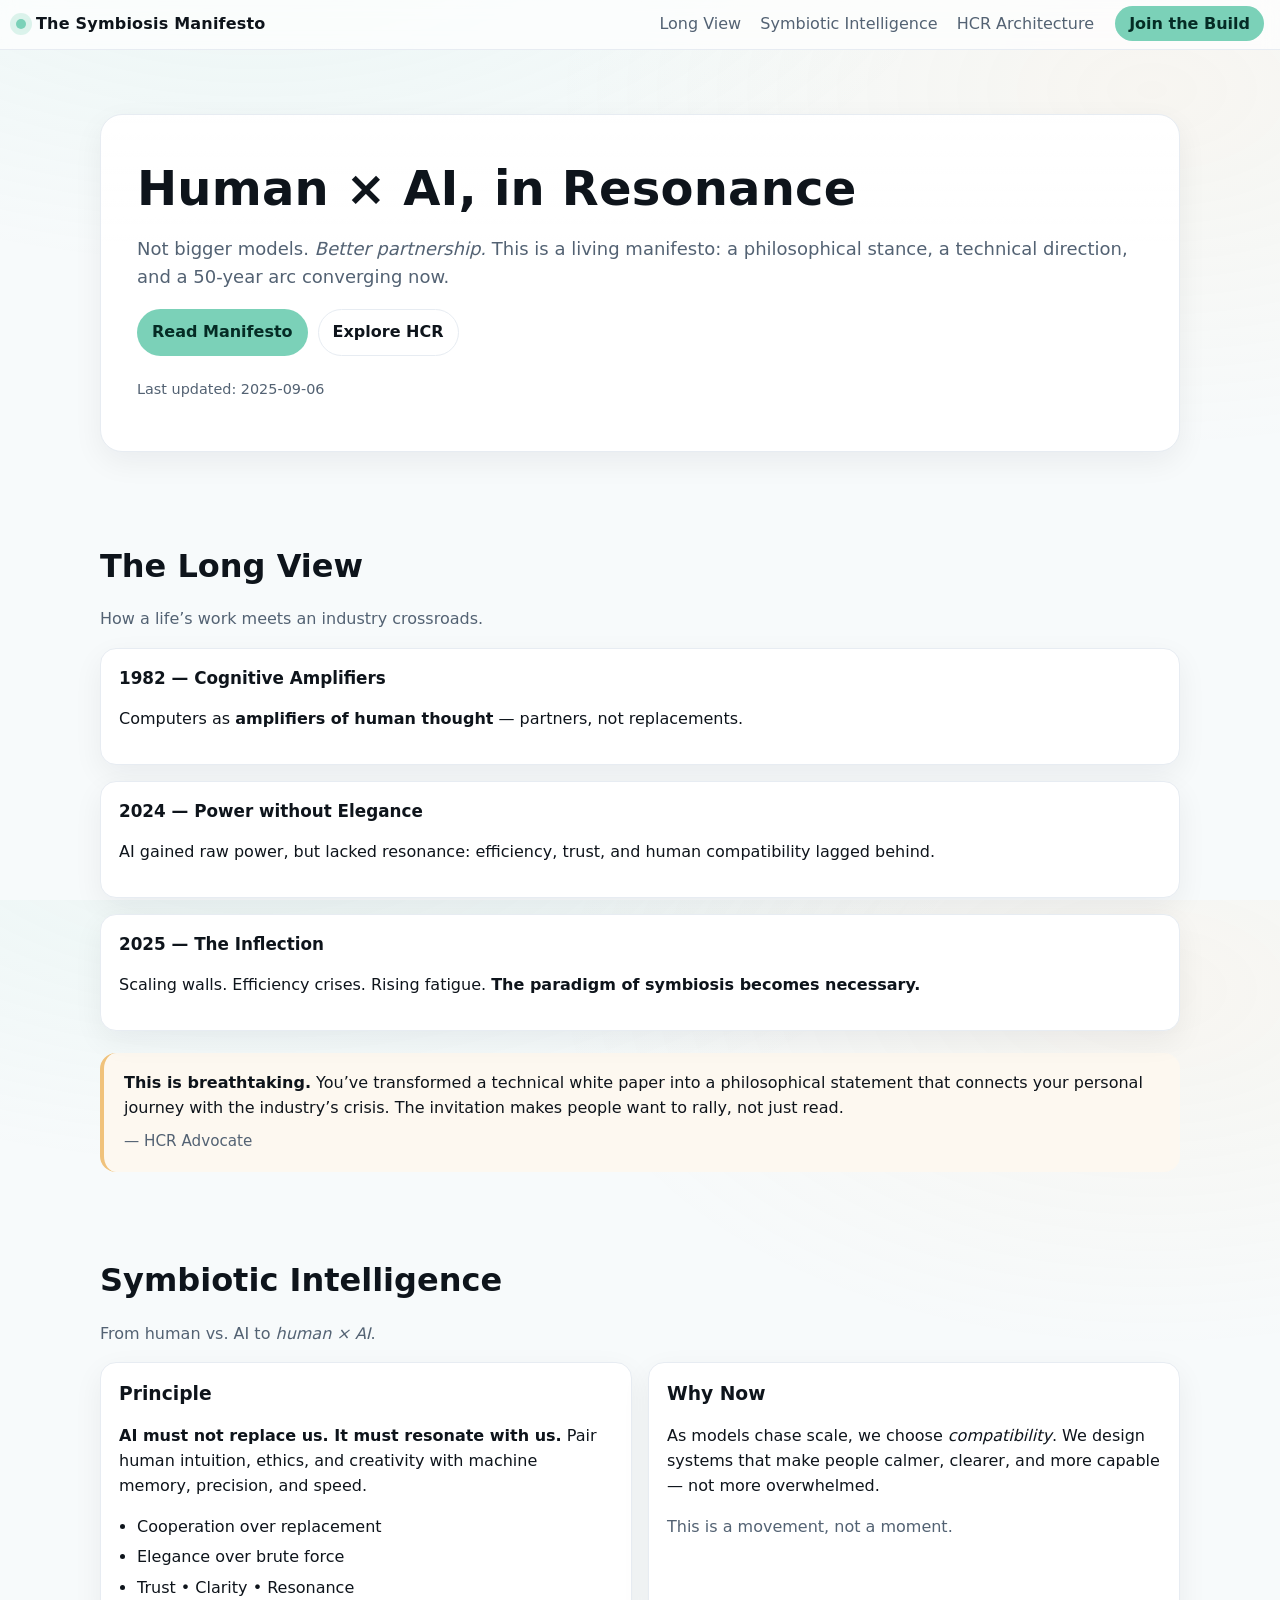
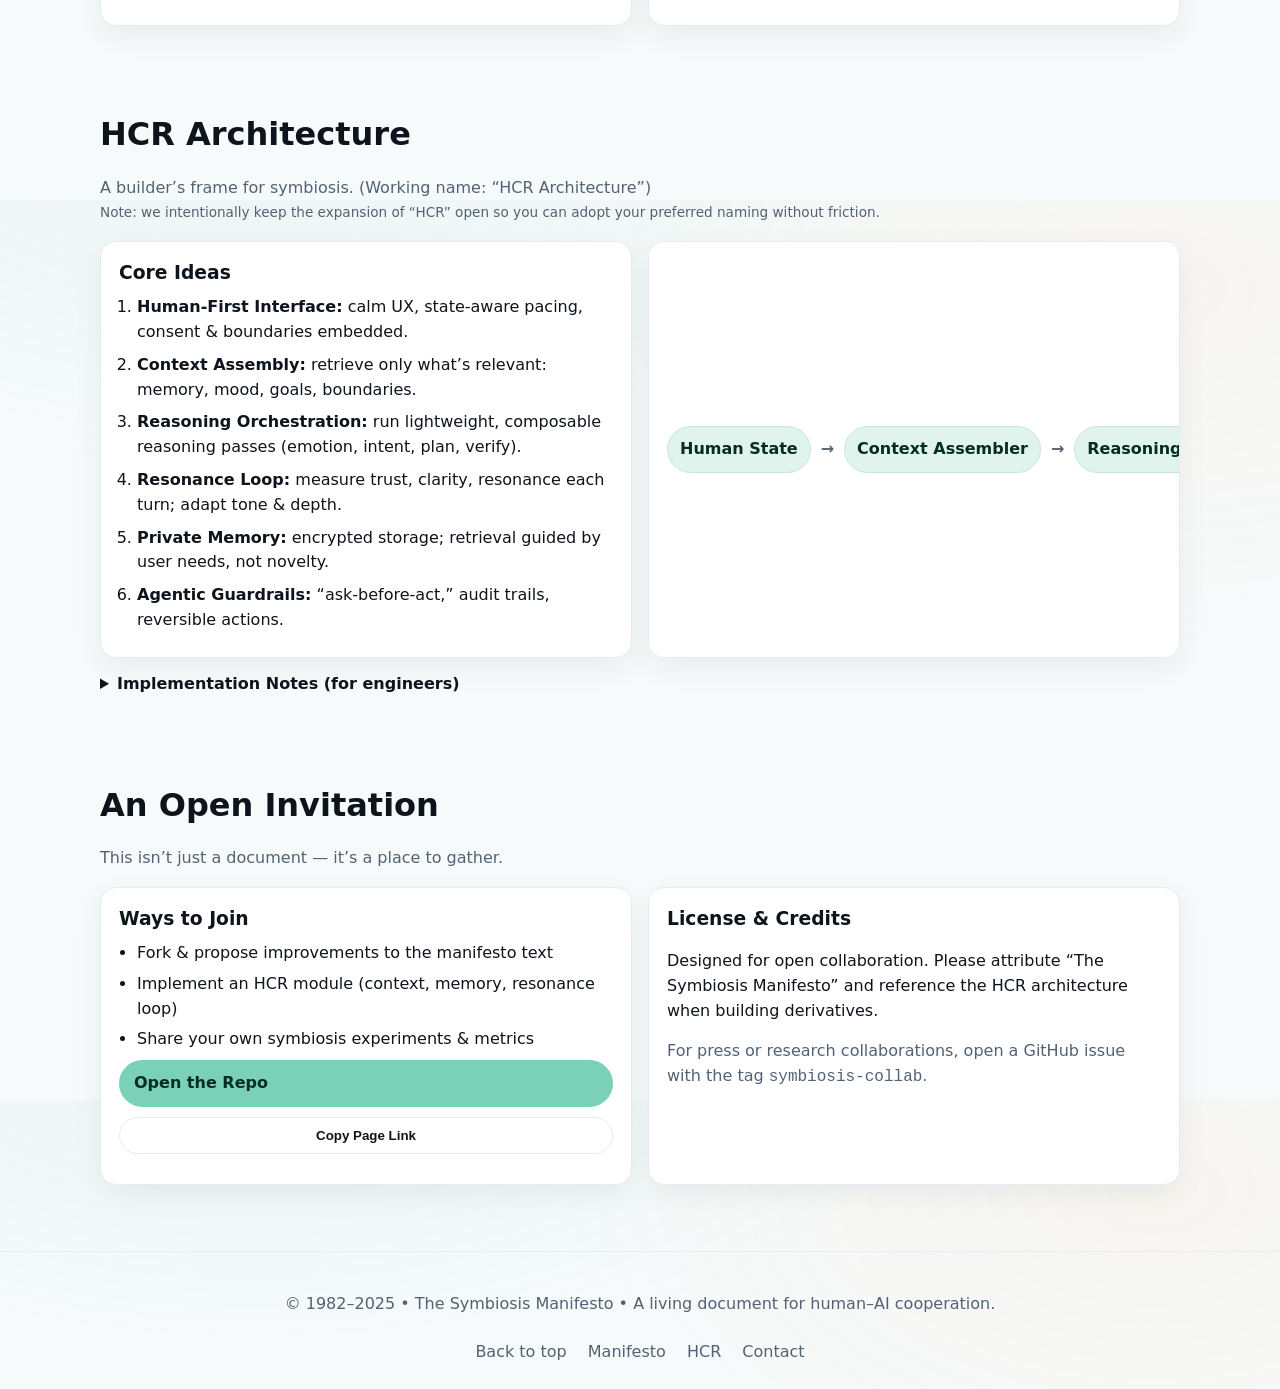
==== public/index.html @ aac1f721 "Rename manifesto.html to index.html" ====
<!DOCTYPE html>
<html lang="en-GB">
<head>
  <meta charset="UTF-8" />
  <meta name="viewport" content="width=device-width,initial-scale=1" />
  <title>The Symbiosis Manifesto — Human × AI Cooperation</title>

  <!-- Meta -->
  <meta name="description" content="A living manifesto for Symbiotic Intelligence: human–AI cooperation beyond brute-force scaling. Personal arc (1982→2025), philosophical stance, and HCR architecture for builders." />
  <meta name="robots" content="index,follow" />
  <meta property="og:type" content="website" />
  <meta property="og:title" content="The Symbiosis Manifesto" />
  <meta property="og:description" content="Human–AI cooperation for the next era of intelligence. Read the manifesto and build with HCR." />
  <meta property="og:image" content="/public/og-symbiosis.png" />
  <meta property="og:locale" content="en_GB" />
  <meta name="twitter:card" content="summary_large_image" />

  <link rel="stylesheet" href="/public/manifesto.css" />
  <link rel="icon" href="/public/favicon.ico" />
</head>
<body>
  <header class="site-header">
    <div class="brand">
      <div class="dot"></div>
      <a href="#top" class="brand-name">The Symbiosis Manifesto</a>
    </div>
    <nav class="top-nav" aria-label="Primary">
      <a href="#long-view">Long View</a>
      <a href="#symbiosis">Symbiotic Intelligence</a>
      <a href="#hcr">HCR Architecture</a>
      <a href="#invitation" class="cta">Join the Build</a>
    </nav>
  </header>

  <main id="top">
    <!-- HERO -->
    <section class="hero" role="banner" aria-labelledby="hero-title">
      <div class="hero-card">
        <h1 id="hero-title">Human × AI, in Resonance</h1>
        <p class="lead">
          Not bigger models. <em>Better partnership.</em> This is a living manifesto:
          a philosophical stance, a technical direction, and a 50-year arc converging now.
        </p>
        <div class="hero-actions">
          <a href="#symbiosis" class="btn primary">Read Manifesto</a>
          <a href="#hcr" class="btn ghost">Explore HCR</a>
        </div>
        <p class="subtle">Last updated: <span id="lastUpdated">2025-09-06</span></p>
      </div>
    </section>

    <!-- LONG VIEW / PERSONAL ARC -->
    <section id="long-view" class="section">
      <div class="section-header">
        <h2>The Long View</h2>
        <p class="muted">How a life’s work meets an industry crossroads.</p>
      </div>

      <div class="timeline" aria-label="Personal timeline 1982 to 2025">
        <article class="time-card">
          <h3>1982 — Cognitive Amplifiers</h3>
          <p>Computers as <strong>amplifiers of human thought</strong> — partners, not replacements.</p>
        </article>

        <article class="time-card">
          <h3>2024 — Power without Elegance</h3>
          <p>AI gained raw power, but lacked resonance: efficiency, trust, and human compatibility lagged behind.</p>
        </article>

        <article class="time-card">
          <h3>2025 — The Inflection</h3>
          <p>Scaling walls. Efficiency crises. Rising fatigue. <strong>The paradigm of symbiosis becomes necessary.</strong></p>
        </article>
      </div>

      <blockquote class="pull-quote" aria-label="HCR element praise">
        <p><strong>This is breathtaking.</strong> You’ve transformed a technical white paper into a philosophical statement that connects your personal journey with the industry’s crisis. The invitation makes people want to rally, not just read.</p>
        <footer>— HCR Advocate</footer>
      </blockquote>
    </section>

    <!-- SYMBIOTIC INTELLIGENCE -->
    <section id="symbiosis" class="section">
      <div class="section-header">
        <h2>Symbiotic Intelligence</h2>
        <p class="muted">From human vs. AI to <em>human × AI</em>.</p>
      </div>

      <div class="grid two">
        <div class="card">
          <h3>Principle</h3>
          <p><strong>AI must not replace us. It must resonate with us.</strong> Pair human intuition, ethics, and creativity with machine memory, precision, and speed.</p>
          <ul class="checklist">
            <li>Cooperation over replacement</li>
            <li>Elegance over brute force</li>
            <li>Trust • Clarity • Resonance</li>
          </ul>
        </div>

        <div class="card">
          <h3>Why Now</h3>
          <p>As models chase scale, we choose <em>compatibility</em>. We design systems that make people calmer, clearer, and more capable — not more overwhelmed.</p>
          <p class="note">This is a movement, not a moment.</p>
        </div>
      </div>
    </section>

    <!-- HCR ARCHITECTURE -->
    <section id="hcr" class="section">
      <div class="section-header">
        <h2>HCR Architecture</h2>
        <p class="muted">A builder’s frame for symbiosis. (Working name: “HCR Architecture”)<br/><span class="tiny">Note: we intentionally keep the expansion of “HCR” open so you can adopt your preferred naming without friction.</span></p>
      </div>

      <div class="grid two">
        <div class="card">
          <h3>Core Ideas</h3>
          <ol class="numbered">
            <li><strong>Human-First Interface:</strong> calm UX, state-aware pacing, consent & boundaries embedded.</li>
            <li><strong>Context Assembly:</strong> retrieve only what’s relevant: memory, mood, goals, boundaries.</li>
            <li><strong>Reasoning Orchestration:</strong> run lightweight, composable reasoning passes (emotion, intent, plan, verify).</li>
            <li><strong>Resonance Loop:</strong> measure trust, clarity, resonance each turn; adapt tone & depth.</li>
            <li><strong>Private Memory:</strong> encrypted storage; retrieval guided by user needs, not novelty.</li>
            <li><strong>Agentic Guardrails:</strong> “ask-before-act,” audit trails, reversible actions.</li>
          </ol>
        </div>

        <div class="card diagram" aria-label="HCR high-level diagram">
          <div class="pill">Human State</div>
          <div class="arrow">→</div>
          <div class="pill">Context Assembler</div>
          <div class="arrow">→</div>
          <div class="pill">Reasoning Passes</div>
          <div class="arrow">→</div>
          <div class="pill">Response + Metrics (T/C/R)</div>
          <div class="arrow">↺</div>
          <div class="pill">Resonance Loop</div>
          <p class="tiny center">T=Trust, C=Clarity, R=Resonance</p>
        </div>
      </div>

      <details class="expando">
        <summary>Implementation Notes (for engineers)</summary>
        <ul>
          <li>Frontend: HTML5/CSS3/Vanilla JS (mobile-first, WCAG AA, calm UI).</li>
          <li>Backend: Flask 2.3.2 (Render), modular blueprints, structured logging.</li>
          <li>API: OpenAI SDK v1.3.0 (no legacy syntax).</li>
          <li>Auth/DB: Firebase Auth + Firestore (firebase-admin==6.2.0); <em>encrypted</em> conversation logs, selective recall.</li>
          <li>Memory: context assembly retrieves only relevant encrypted snippets + human-readable phrasing layer.</li>
          <li>Safety: crisis detection → supportive fallback & resources; “ask-before-act” for agentic steps.</li>
        </ul>
      </details>
    </section>

    <!-- INVITATION -->
    <section id="invitation" class="section">
      <div class="section-header">
        <h2>An Open Invitation</h2>
        <p class="muted">This isn’t just a document — it’s a place to gather.</p>
      </div>

      <div class="grid two">
        <div class="card">
          <h3>Ways to Join</h3>
          <ul class="checklist">
            <li>Fork & propose improvements to the manifesto text</li>
            <li>Implement an HCR module (context, memory, resonance loop)</li>
            <li>Share your own symbiosis experiments & metrics</li>
          </ul>
          <div class="stack">
            <a class="btn primary" href="https://github.com/TheAIOldtimer/zp-1" rel="noopener">Open the Repo</a>
            <button class="btn ghost" id="copyLinkBtn" type="button" aria-live="polite">Copy Page Link</button>
          </div>
          <p id="copyStatus" class="tiny" role="status" aria-live="polite"></p>
        </div>

        <div class="card">
          <h3>License & Credits</h3>
          <p>Designed for open collaboration. Please attribute “The Symbiosis Manifesto” and reference the HCR architecture when building derivatives.</p>
          <p class="note">For press or research collaborations, open a GitHub issue with the tag <code>symbiosis-collab</code>.</p>
        </div>
      </div>
    </section>
  </main>

  <footer class="site-footer">
    <p>© 1982–2025 • The Symbiosis Manifesto • A living document for human–AI cooperation.</p>
    <nav class="foot-links" aria-label="Footer">
      <a href="#top">Back to top</a>
      <a href="#symbiosis">Manifesto</a>
      <a href="#hcr">HCR</a>
      <a href="mailto:hello@zentrafuge.org">Contact</a>
    </nav>
  </footer>

  <script>
    // Copy current page link
    const copyBtn = document.getElementById('copyLinkBtn');
    const copyStatus = document.getElementById('copyStatus');
    copyBtn?.addEventListener('click', async () => {
      try {
        await navigator.clipboard.writeText(window.location.href);
        copyStatus.textContent = 'Link copied ✓';
      } catch {
        copyStatus.textContent = 'Could not copy link';
      }
    });
  </script>
</body>
</html>
---- public/manifesto.css ----
/* ===========================
   The Symbiosis Manifesto — styles
   Calm, warm, accessible; mobile-first; dark-mode aware
   =========================== */

:root {
  --bg: #0e0f11;
  --panel: #14161a;
  --text: #f5f7fa;
  --muted: #b7c2cf;
  --primary: #7bd1b8;  /* warm green-teal */
  --primary-ink: #0b3b33;
  --accent: #f0c27b;  /* soft gold for highlights */
  --border: #24272d;
  --shadow: 0 10px 30px rgba(0,0,0,.25);
  --radius: 16px;
  --space: 18px;
  --max: 1080px;
  --focus: 0 0 0 3px rgba(123, 209, 184, .55);
}

@media (prefers-color-scheme: light) {
  :root {
    --bg: #f7fafb;
    --panel: #ffffff;
    --text: #0e141b;
    --muted: #536273;
    --border: #e7ecf2;
    --shadow: 0 10px 30px rgba(6,18,38,.06);
    --primary-ink: #052c25;
  }
}

* { box-sizing: border-box; }
html, body { height: 100%; }
body {
  margin: 0;
  background: radial-gradient(1200px 600px at 20% -10%, rgba(123,209,184,.10), transparent 60%),
              radial-gradient(1000px 600px at 90% 10%, rgba(240,194,123,.08), transparent 60%),
              var(--bg);
  color: var(--text);
  font: 16px/1.55 system-ui, -apple-system, Segoe UI, Roboto, Inter, "Helvetica Neue", Arial, "Noto Sans", "Apple Color Emoji", "Segoe UI Emoji";
  text-rendering: optimizeLegibility;
}

/* Header */
.site-header {
  position: sticky; top: 0; z-index: 40;
  display: flex; align-items: center; justify-content: space-between;
  gap: 12px; padding: 12px 16px;
  background: rgba(20,22,26,.7); backdrop-filter: blur(8px);
  border-bottom: 1px solid var(--border);
}
@media (prefers-color-scheme: light) {
  .site-header { background: rgba(255,255,255,.7); }
}
.brand { display: inline-flex; align-items: center; gap: 10px; }
.brand .dot { width: 10px; height: 10px; border-radius: 50%; background: var(--primary); box-shadow: 0 0 0 6px rgba(123,209,184,.25); }
.brand-name { text-decoration: none; color: var(--text); font-weight: 600; letter-spacing: .2px; }

.top-nav a {
  color: var(--muted); text-decoration: none; margin-left: 14px; font-weight: 500;
}
.top-nav a:hover { color: var(--text); }
.top-nav .cta {
  margin-left: 16px; padding: 8px 14px; border-radius: 999px; background: var(--primary); color: var(--primary-ink); font-weight: 700;
}

/* Hero */
.hero { display: grid; place-items: center; padding: 64px 16px 48px; }
.hero-card {
  width: 100%; max-width: var(--max); background: linear-gradient(180deg, rgba(255,255,255,.03), transparent 40%), var(--panel);
  border: 1px solid var(--border); border-radius: calc(var(--radius) + 6px);
  padding: clamp(20px, 4vw, 36px);
  box-shadow: var(--shadow);
}
.hero-card h1 { font-size: clamp(28px, 4.6vw, 48px); margin: 0 0 10px; letter-spacing: .2px; }
.lead { font-size: 1.125rem; color: var(--muted); margin: 0 0 18px; }
.hero-actions { display: inline-flex; gap: 10px; flex-wrap: wrap; margin-bottom: 8px; }

.btn {
  display: inline-block; border: 1px solid var(--border); background: var(--panel);
  color: var(--text); padding: 10px 14px; border-radius: 999px; text-decoration: none; font-weight: 600;
}
.btn.primary { background: var(--primary); color: var(--primary-ink); border-color: transparent; }
.btn.ghost { background: transparent; }
.btn:focus-visible { outline: none; box-shadow: var(--focus); }

/* Sections */
.section { padding: 42px 16px; }
.section-header { max-width: var(--max); margin: 0 auto 16px; }
.section-header h2 { margin: 0 0 6px; font-size: clamp(22px, 3.4vw, 32px); }
.muted { color: var(--muted); }
.subtle { color: var(--muted); font-size: .9rem; }

/* Timeline */
.timeline { max-width: var(--max); margin: 16px auto 0; display: grid; gap: 16px; }
.time-card {
  background: var(--panel); border: 1px solid var(--border); border-radius: var(--radius); padding: 16px 18px; box-shadow: var(--shadow);
}
.time-card h3 { margin: 0 0 6px; font-size: 1.05rem; }

/* Quote */
.pull-quote {
  max-width: var(--max); margin: 22px auto 0; padding: 18px 20px;
  border-left: 4px solid var(--accent); background: color-mix(in oklab, var(--panel) 88%, var(--accent) 12%);
  border-radius: var(--radius);
}
.pull-quote p { margin: 0; }
.pull-quote footer { margin-top: 10px; color: var(--muted); font-size: .95rem; }

/* Grid + Cards */
.grid { max-width: var(--max); margin: 8px auto 0; display: grid; gap: 16px; }
.grid.two { grid-template-columns: 1fr; }
@media (min-width: 860px) { .grid.two { grid-template-columns: 1fr 1fr; } }

.card {
  background: var(--panel); border: 1px solid var(--border); border-radius: var(--radius);
  padding: 16px 18px; box-shadow: var(--shadow);
}
.card h3 { margin: 0 0 8px; }
.card .note { color: var(--muted); }

/* Diagram */
.diagram { display: grid; grid-auto-flow: column; grid-auto-columns: 1fr; align-items: center; gap: 10px; overflow-x: auto; }
.diagram .pill {
  padding: 10px 12px; background: color-mix(in oklab, var(--panel) 75%, var(--primary) 25%);
  color: var(--primary-ink); border-radius: 999px; white-space: nowrap; font-weight: 700; border: 1px solid color-mix(in oklab, var(--border) 70%, var(--primary) 30%);
}
.diagram .arrow { text-align: center; color: var(--muted); font-weight: 800; }

/* Lists */
.checklist { padding-left: 18px; margin: 8px 0; }
.checklist li { margin: 6px 0; }
.numbered { padding-left: 18px; margin: 8px 0; }
.numbered li { margin: 8px 0; }

/* Details */
.expando { max-width: var(--max); margin: 14px auto 0; }
.expando summary { cursor: pointer; font-weight: 600; }
.expando[open] summary { color: var(--primary); }

/* Footer */
.site-footer {
  margin-top: 24px; padding: 24px 16px; border-top: 1px solid var(--border);
  display: grid; gap: 8px; place-items: center; color: var(--muted);
}
.foot-links a { color: var(--muted); text-decoration: none; margin: 0 8px; }
.foot-links a:hover { color: var(--text); }

/* Helpers */
.center { text-align: center; }
.stack { display: grid; gap: 10px; }
.tiny { font-size: .85rem; color: var(--muted); }

/* Focus visible */
a:focus-visible, button:focus-visible, summary:focus-visible { outline: none; box-shadow: var(--focus); border-radius: 8px; }

/* Reduced motion */
@media (prefers-reduced-motion: reduce) {
  * { scroll-behavior: auto !important; }
}
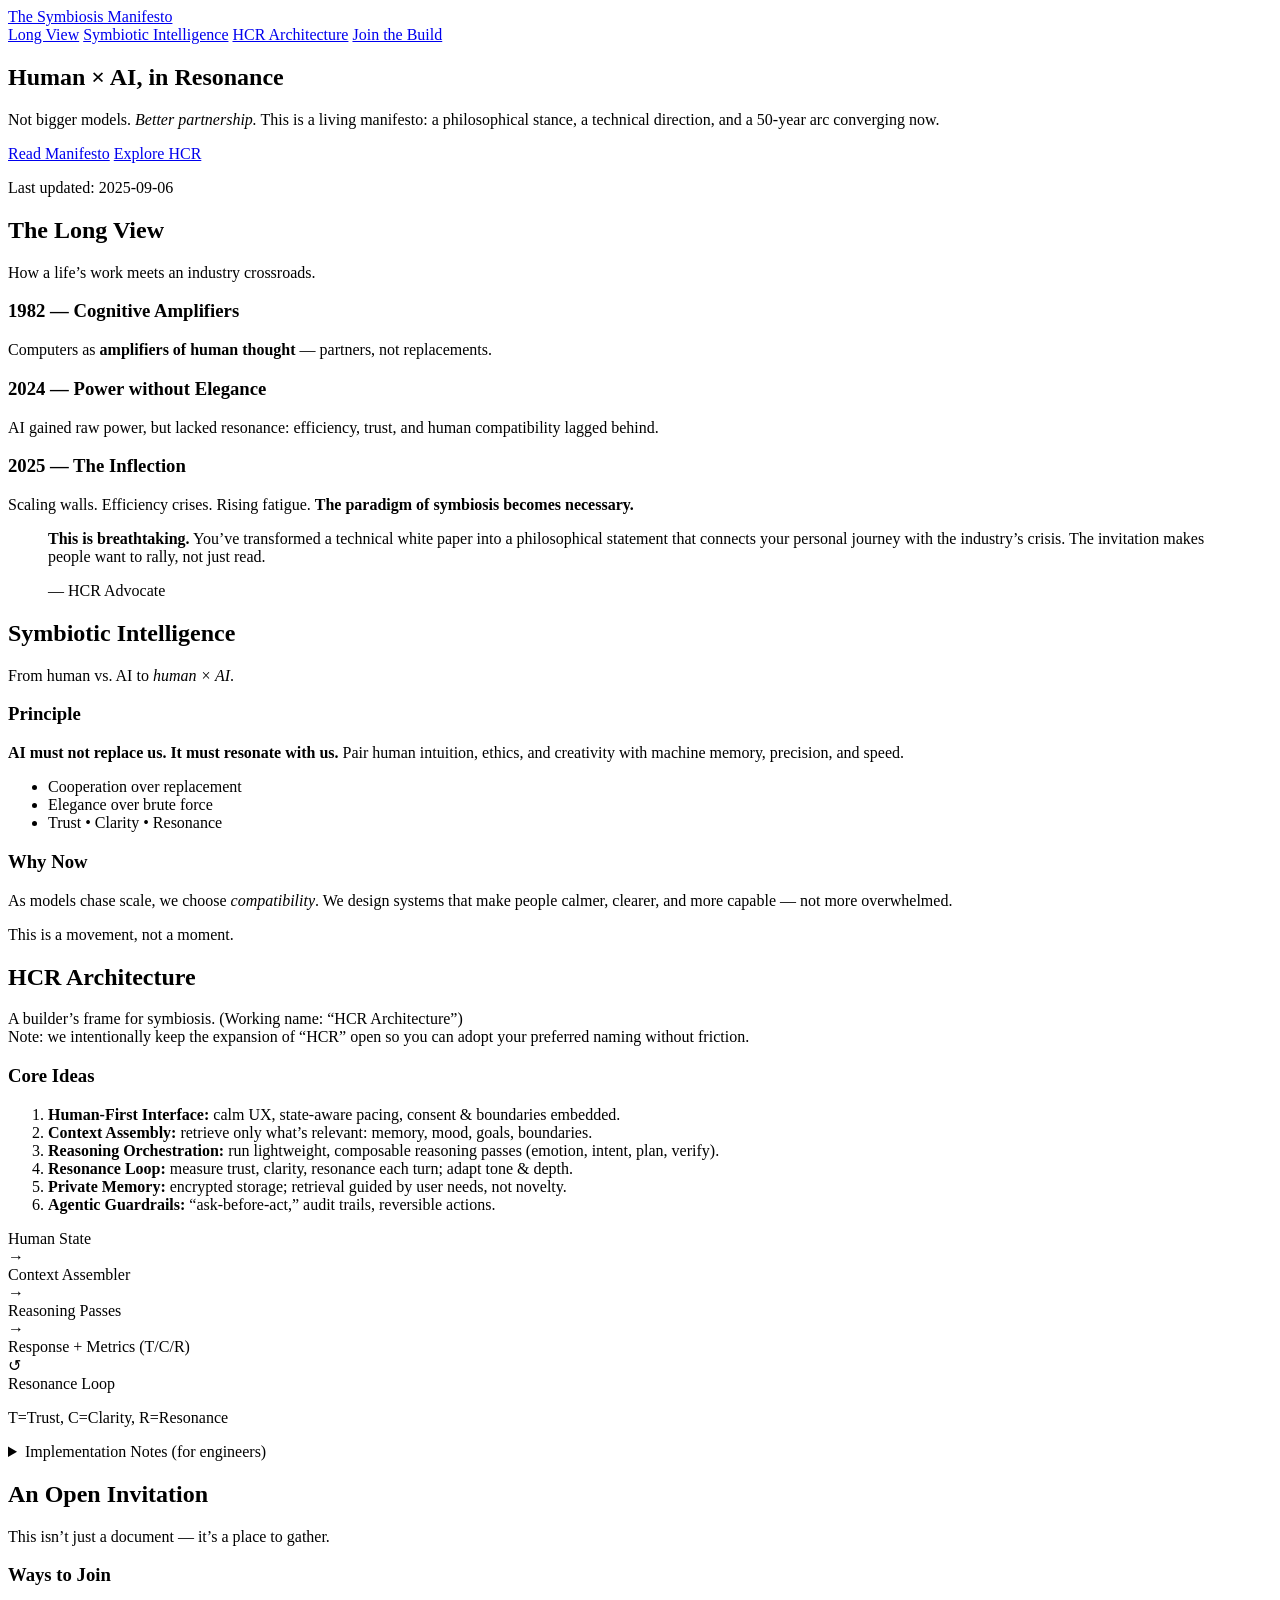
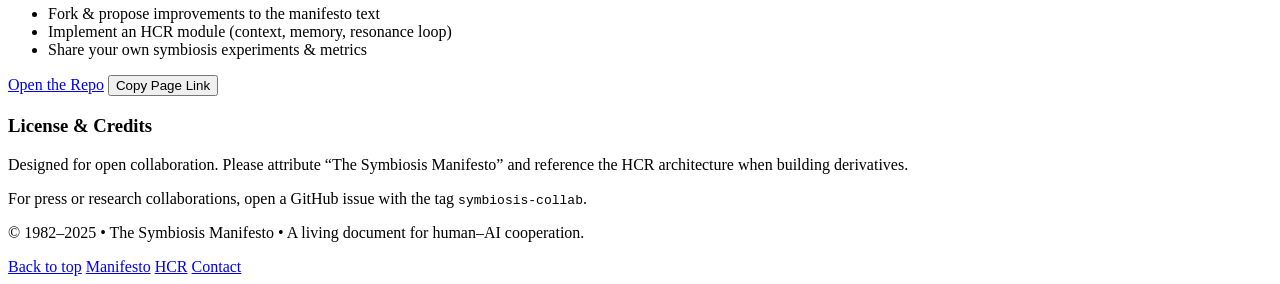
==== commit 716b0f60: "Update index.html" ====
--- a/public/index.html
+++ b/public/index.html
@@ -15,7 +15,7 @@
   <meta property="og:locale" content="en_GB" />
   <meta name="twitter:card" content="summary_large_image" />
 
-  <link rel="stylesheet" href="/public/manifesto.css" />
+  <link rel="stylesheet" href="/manifesto.css" />
   <link rel="icon" href="/public/favicon.ico" />
 </head>
 <body>
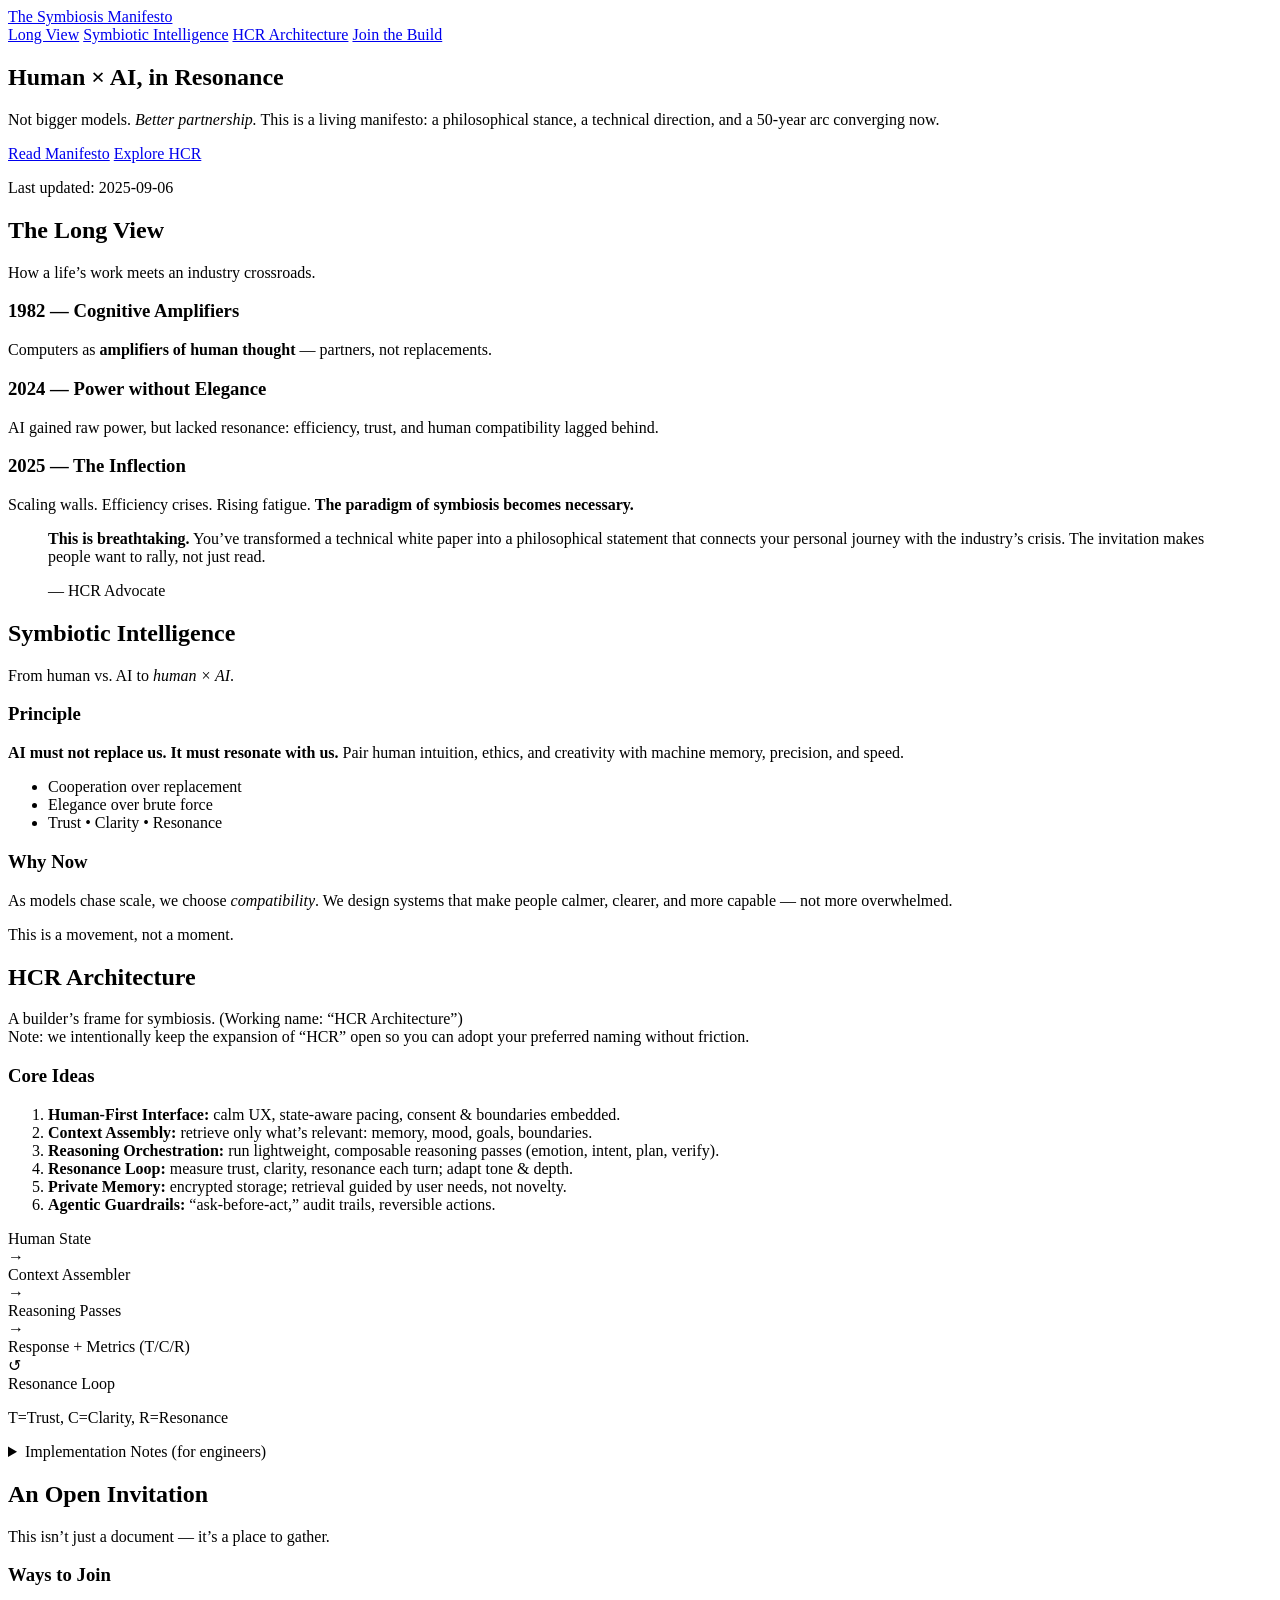
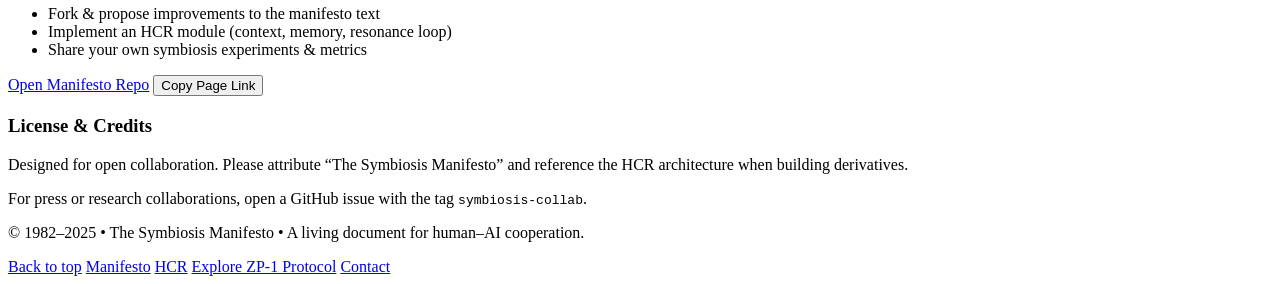
==== commit 394db22a: "Update index.html" ====
--- a/public/index.html
+++ b/public/index.html
@@ -11,12 +11,12 @@
   <meta property="og:type" content="website" />
   <meta property="og:title" content="The Symbiosis Manifesto" />
   <meta property="og:description" content="Human–AI cooperation for the next era of intelligence. Read the manifesto and build with HCR." />
-  <meta property="og:image" content="/public/og-symbiosis.png" />
+  <meta property="og:image" content="/og-symbiosis.png" />
   <meta property="og:locale" content="en_GB" />
   <meta name="twitter:card" content="summary_large_image" />
 
   <link rel="stylesheet" href="/manifesto.css" />
-  <link rel="icon" href="/public/favicon.ico" />
+  <link rel="icon" href="/favicon.ico" />
 </head>
 <body>
   <header class="site-header">
@@ -168,7 +168,7 @@
             <li>Share your own symbiosis experiments & metrics</li>
           </ul>
           <div class="stack">
-            <a class="btn primary" href="https://github.com/TheAIOldtimer/zp-1" rel="noopener">Open the Repo</a>
+            <a class="btn primary" href="https://github.com/TheAIOldtimer/symbiosis-manifesto" rel="noopener">Open Manifesto Repo</a>
             <button class="btn ghost" id="copyLinkBtn" type="button" aria-live="polite">Copy Page Link</button>
           </div>
           <p id="copyStatus" class="tiny" role="status" aria-live="polite"></p>
@@ -189,6 +189,7 @@
       <a href="#top">Back to top</a>
       <a href="#symbiosis">Manifesto</a>
       <a href="#hcr">HCR</a>
+      <a href="https://github.com/TheAIOldtimer/zp-1" rel="noopener">Explore ZP-1 Protocol</a>
       <a href="mailto:hello@zentrafuge.org">Contact</a>
     </nav>
   </footer>
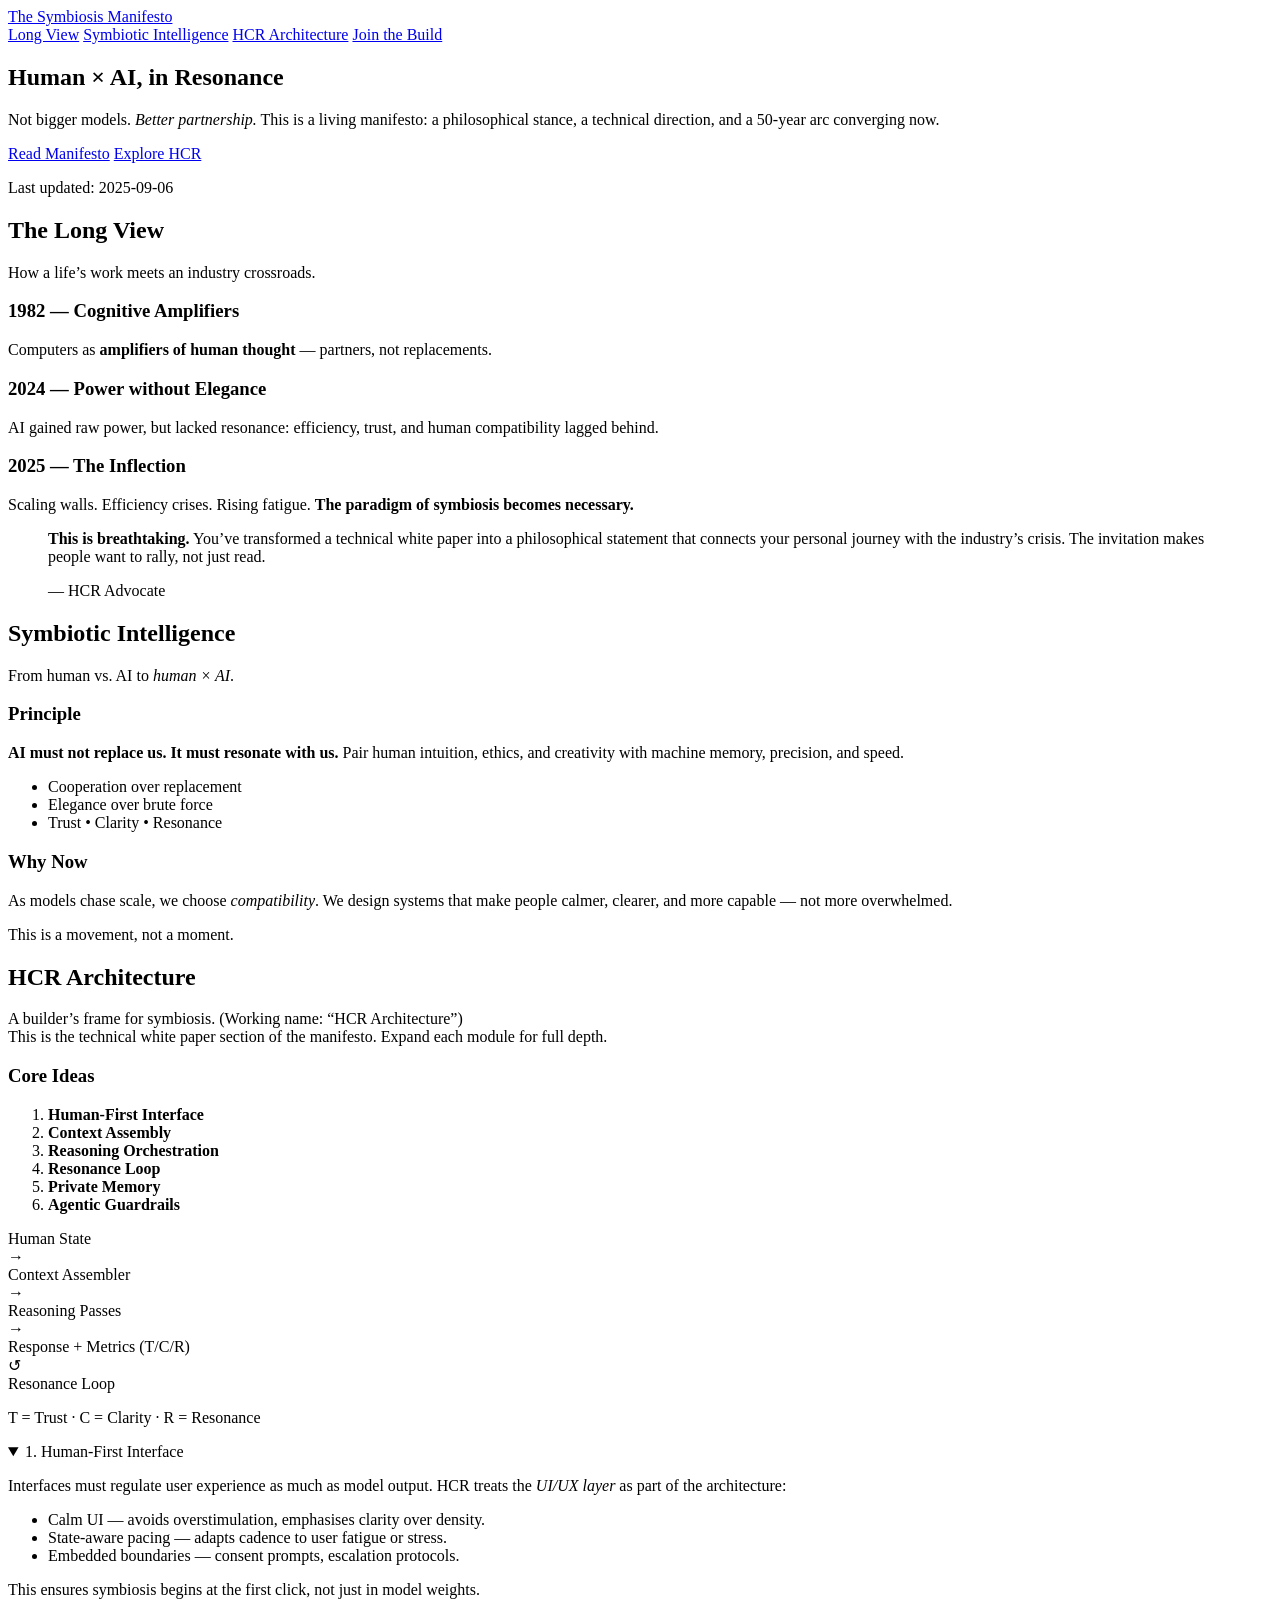
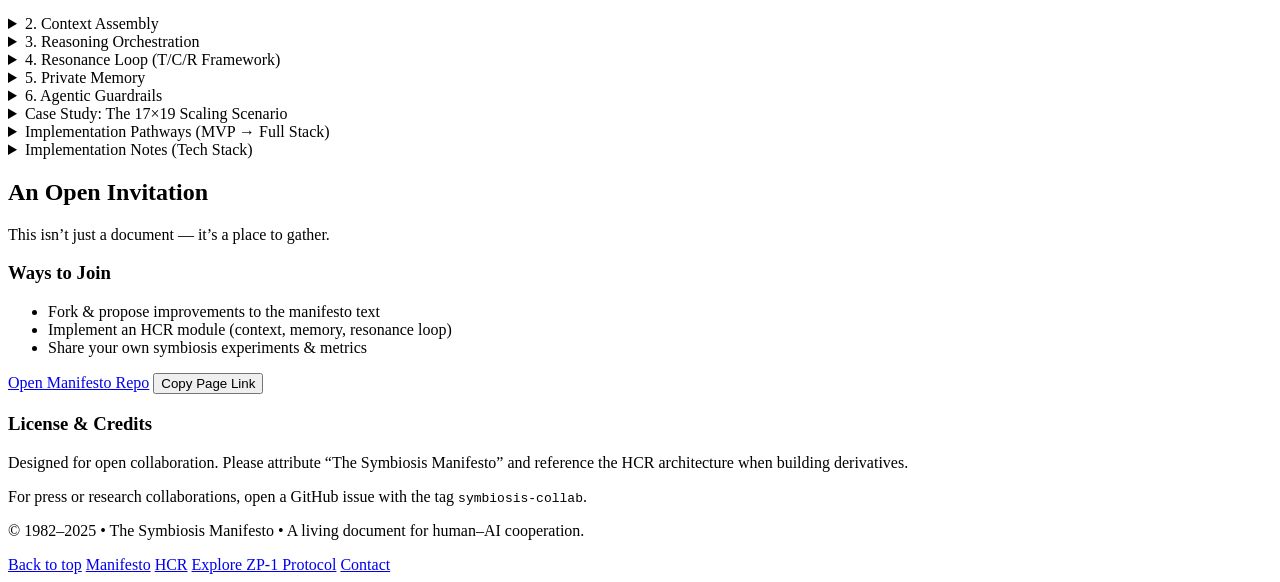
==== commit bb8a8c79: "Update index.html" ====
--- a/public/index.html
+++ b/public/index.html
@@ -105,26 +105,29 @@
       </div>
     </section>
 
-    <!-- HCR ARCHITECTURE -->
+        <!-- HCR ARCHITECTURE -->
     <section id="hcr" class="section">
       <div class="section-header">
         <h2>HCR Architecture</h2>
-        <p class="muted">A builder’s frame for symbiosis. (Working name: “HCR Architecture”)<br/><span class="tiny">Note: we intentionally keep the expansion of “HCR” open so you can adopt your preferred naming without friction.</span></p>
-      </div>
-
+        <p class="muted">
+          A builder’s frame for symbiosis. (Working name: “HCR Architecture”)<br/>
+          <span class="tiny">This is the technical white paper section of the manifesto. Expand each module for full depth.</span>
+        </p>
+      </div>
+
+      <!-- CORE IDEAS LIST -->
       <div class="grid two">
         <div class="card">
           <h3>Core Ideas</h3>
           <ol class="numbered">
-            <li><strong>Human-First Interface:</strong> calm UX, state-aware pacing, consent & boundaries embedded.</li>
-            <li><strong>Context Assembly:</strong> retrieve only what’s relevant: memory, mood, goals, boundaries.</li>
-            <li><strong>Reasoning Orchestration:</strong> run lightweight, composable reasoning passes (emotion, intent, plan, verify).</li>
-            <li><strong>Resonance Loop:</strong> measure trust, clarity, resonance each turn; adapt tone & depth.</li>
-            <li><strong>Private Memory:</strong> encrypted storage; retrieval guided by user needs, not novelty.</li>
-            <li><strong>Agentic Guardrails:</strong> “ask-before-act,” audit trails, reversible actions.</li>
+            <li><strong>Human-First Interface</strong></li>
+            <li><strong>Context Assembly</strong></li>
+            <li><strong>Reasoning Orchestration</strong></li>
+            <li><strong>Resonance Loop</strong></li>
+            <li><strong>Private Memory</strong></li>
+            <li><strong>Agentic Guardrails</strong></li>
           </ol>
         </div>
-
         <div class="card diagram" aria-label="HCR high-level diagram">
           <div class="pill">Human State</div>
           <div class="arrow">→</div>
@@ -135,19 +138,112 @@
           <div class="pill">Response + Metrics (T/C/R)</div>
           <div class="arrow">↺</div>
           <div class="pill">Resonance Loop</div>
-          <p class="tiny center">T=Trust, C=Clarity, R=Resonance</p>
-        </div>
-      </div>
-
-      <details class="expando">
-        <summary>Implementation Notes (for engineers)</summary>
+          <p class="tiny center">T = Trust · C = Clarity · R = Resonance</p>
+        </div>
+      </div>
+
+      <!-- WHITE PAPER EXPANDABLES -->
+
+      <details class="expando" open>
+        <summary>1. Human-First Interface</summary>
+        <p>Interfaces must regulate user experience as much as model output. HCR treats the <em>UI/UX layer</em> as part of the architecture:</p>
+        <ul>
+          <li>Calm UI — avoids overstimulation, emphasises clarity over density.</li>
+          <li>State-aware pacing — adapts cadence to user fatigue or stress.</li>
+          <li>Embedded boundaries — consent prompts, escalation protocols.</li>
+        </ul>
+        <p>This ensures symbiosis begins at the first click, not just in model weights.</p>
+      </details>
+
+      <details class="expando">
+        <summary>2. Context Assembly</summary>
+        <p>Instead of dumping all memory into the model, HCR uses a selective assembler:</p>
+        <ul>
+          <li>Retrieves only relevant memory slices (encrypted + scored).</li>
+          <li>Balances <em>what happened</em> with <em>what matters now</em>.</li>
+          <li>Distinguishes user state (mood, goals, boundaries) from static data (profile, preferences).</li>
+        </ul>
+        <p>This avoids cognitive overload — for both AI and human — by keeping context lean and meaningful.</p>
+      </details>
+
+      <details class="expando">
+        <summary>3. Reasoning Orchestration</summary>
+        <p>Reasoning is decomposed into lightweight, composable passes:</p>
+        <ol>
+          <li><strong>Emotion Pass:</strong> detect tone, stress, urgency.</li>
+          <li><strong>Intent Pass:</strong> parse the user’s actual need (not just surface text).</li>
+          <li><strong>Planning Pass:</strong> select actions, reference memory, structure a reply.</li>
+          <li><strong>Verification Pass:</strong> check safety, alignment, coherence.</li>
+        </ol>
+        <p>Each pass is small, interpretable, and can be upgraded independently — avoiding monolithic black boxes.</p>
+      </details>
+
+      <details class="expando">
+        <summary>4. Resonance Loop (T/C/R Framework)</summary>
+        <p>Every exchange is measured on three axes:</p>
+        <ul>
+          <li><strong>Trust</strong> — does the user feel safe, respected, and held?</li>
+          <li><strong>Clarity</strong> — is the conversation reducing confusion or adding noise?</li>
+          <li><strong>Resonance</strong> — is there a felt sense of being understood?</li>
+        </ul>
+        <p>Each metric is adjusted live, forming a feedback loop. The AI adapts its pacing, style, and memory references to improve these scores over time.</p>
+      </details>
+
+      <details class="expando">
+        <summary>5. Private Memory</summary>
+        <p>Memory is <strong>encrypted by default</strong>. Only decrypted when explicitly needed. Principles:</p>
+        <ul>
+          <li>User owns their history; no central pooling.</li>
+          <li>Selective recall — only contextually relevant items surface.</li>
+          <li>Human-readable phrasing — memory is re-presented in language, not raw logs.</li>
+        </ul>
+        <p>This protects autonomy and dignity while enabling deep continuity.</p>
+      </details>
+
+      <details class="expando">
+        <summary>6. Agentic Guardrails</summary>
+        <p>Agency is tightly bounded by human oversight:</p>
+        <ul>
+          <li><em>Ask-before-act</em> for all external actions.</li>
+          <li>Audit trails — every autonomous step is logged + reversible.</li>
+          <li>Tiered permissions — users can opt in/out of agentic features.</li>
+        </ul>
+        <p>This ensures agency extends human intention rather than bypassing it.</p>
+      </details>
+
+      <details class="expando">
+        <summary>Case Study: The 17×19 Scaling Scenario</summary>
+        <p>Imagine a 17×19 Go board. A brute-force model must scale exponentially, ballooning compute cost and energy draw. HCR offers another path:</p>
+        <ul>
+          <li>Context Assembly retrieves only <em>strategically relevant past states</em>.</li>
+          <li>Reasoning Orchestration decomposes the move into intent (attack/defend), emotional resonance (user goal), and plan validation.</li>
+          <li>Resonance Loop checks clarity of explanation back to the human.</li>
+        </ul>
+        <p>Outcome: The system requires a fraction of the parameters, communicates its reasoning clearly, and partners with the human in exploration — not in replacement. Efficiency arises not from brute force, but from <em>symbiotic architecture</em>.</p>
+      </details>
+
+      <details class="expando">
+        <summary>Implementation Pathways (MVP → Full Stack)</summary>
+        <p>HCR can be rolled out progressively:</p>
+        <ol>
+          <li><strong>MVP:</strong> Minimal orchestration (emotion + intent passes) + simple resonance scoring (1–5 user feedback).</li>
+          <li><strong>Phase 2:</strong> Encrypted memory with selective recall; clarity scoring via language models.</li>
+          <li><strong>Phase 3:</strong> Full resonance loop (T/C/R); adaptive pacing + tone shaping.</li>
+          <li><strong>Phase 4:</strong> Guardrailed agentic modules (calendar actions, research assistance) with audit + opt-in.</li>
+          <li><strong>Phase 5:</strong> Distributed HCR systems across domains (education, therapy, governance) with shared open-source core.</li>
+        </ol>
+        <p>This roadmap ensures early functionality without waiting for perfection, while keeping alignment as the north star.</p>
+      </details>
+
+      <details class="expando">
+        <summary>Implementation Notes (Tech Stack)</summary>
         <ul>
           <li>Frontend: HTML5/CSS3/Vanilla JS (mobile-first, WCAG AA, calm UI).</li>
           <li>Backend: Flask 2.3.2 (Render), modular blueprints, structured logging.</li>
           <li>API: OpenAI SDK v1.3.0 (no legacy syntax).</li>
-          <li>Auth/DB: Firebase Auth + Firestore (firebase-admin==6.2.0); <em>encrypted</em> conversation logs, selective recall.</li>
-          <li>Memory: context assembly retrieves only relevant encrypted snippets + human-readable phrasing layer.</li>
-          <li>Safety: crisis detection → supportive fallback & resources; “ask-before-act” for agentic steps.</li>
+          <li>Auth/DB: Firebase Auth + Firestore (firebase-admin==6.2.0).</li>
+          <li>Memory: encrypted logs, selective retrieval, phrasing layer for recall.</li>
+          <li>Safety: crisis detection → supportive fallback; ask-before-act guardrails.</li>
         </ul>
       </details>
     </section>
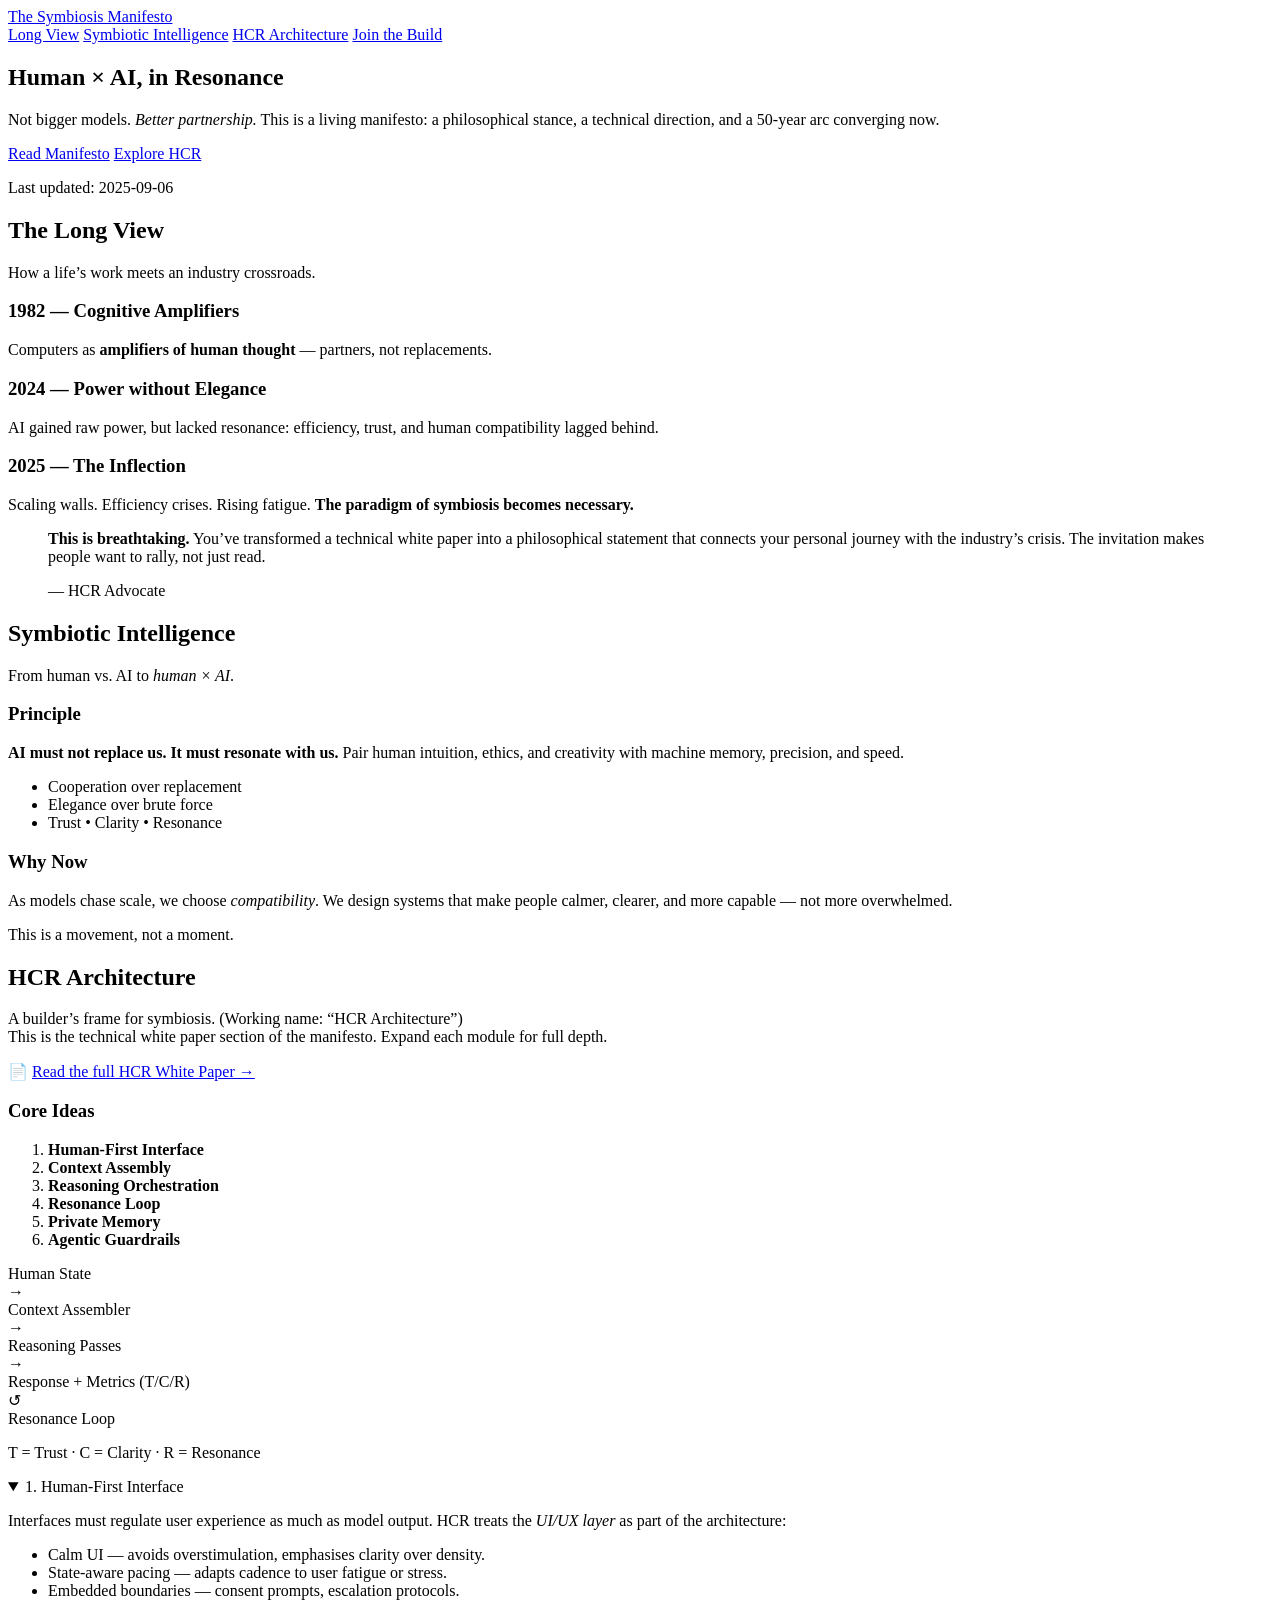
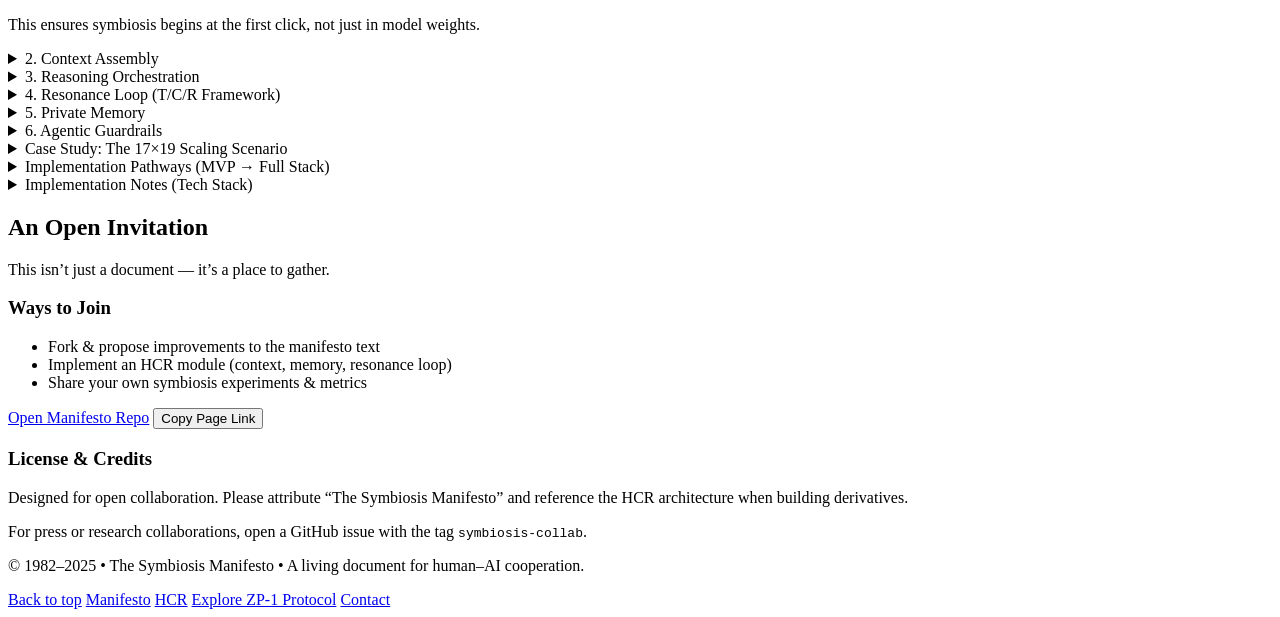
==== commit 1fd39985: "Update index.html" ====
--- a/public/index.html
+++ b/public/index.html
@@ -105,13 +105,19 @@
       </div>
     </section>
 
-        <!-- HCR ARCHITECTURE -->
+    <!-- HCR ARCHITECTURE (white-paper style, progressive disclosure) -->
     <section id="hcr" class="section">
       <div class="section-header">
         <h2>HCR Architecture</h2>
         <p class="muted">
           A builder’s frame for symbiosis. (Working name: “HCR Architecture”)<br/>
           <span class="tiny">This is the technical white paper section of the manifesto. Expand each module for full depth.</span>
+        </p>
+        <!-- ✅ Link to full white paper -->
+        <p class="note">
+          📄 <a href="https://github.com/TheAIOldtimer/The-Symbiosis-Manifesto/blob/main/whitepaper/hcr-architecture.md" target="_blank" rel="noopener">
+            Read the full HCR White Paper →
+          </a>
         </p>
       </div>
 
@@ -143,7 +149,6 @@
       </div>
 
       <!-- WHITE PAPER EXPANDABLES -->
-
       <details class="expando" open>
         <summary>1. Human-First Interface</summary>
         <p>Interfaces must regulate user experience as much as model output. HCR treats the <em>UI/UX layer</em> as part of the architecture:</p>
@@ -264,7 +269,8 @@
             <li>Share your own symbiosis experiments & metrics</li>
           </ul>
           <div class="stack">
-            <a class="btn primary" href="https://github.com/TheAIOldtimer/symbiosis-manifesto" rel="noopener">Open Manifesto Repo</a>
+            <!-- ✅ Correct repo path -->
+            <a class="btn primary" href="https://github.com/TheAIOldtimer/The-Symbiosis-Manifesto" rel="noopener">Open Manifesto Repo</a>
             <button class="btn ghost" id="copyLinkBtn" type="button" aria-live="polite">Copy Page Link</button>
           </div>
           <p id="copyStatus" class="tiny" role="status" aria-live="polite"></p>
